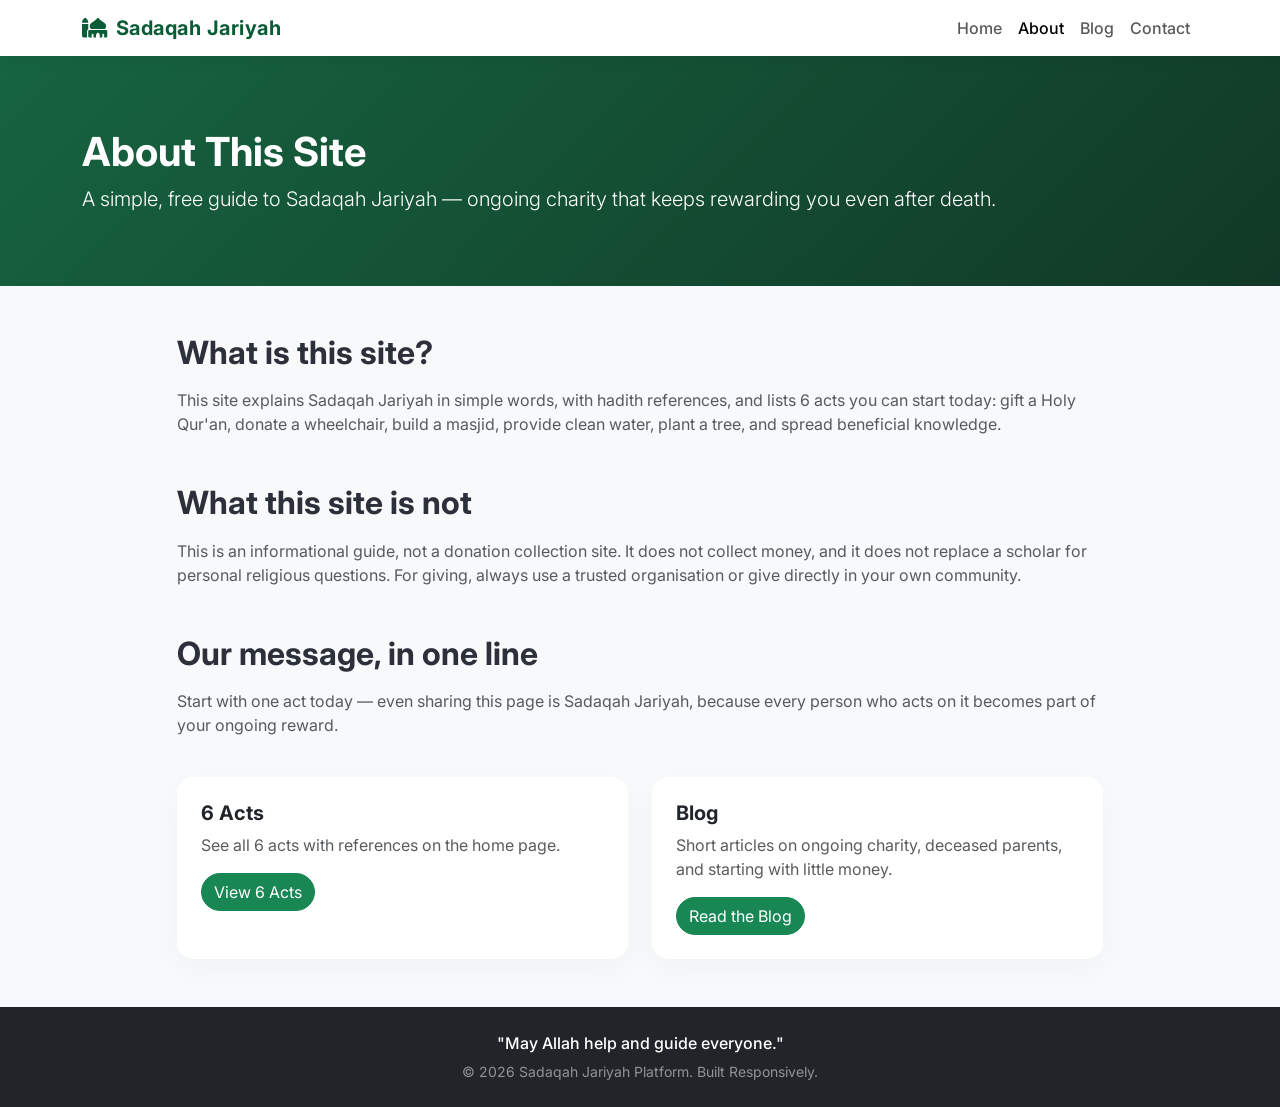
==== about.html @ 8c8cc17d "Update about.html" ====
<!DOCTYPE html>
<html lang="en">
<head>
    <meta charset="UTF-8">
    <meta name="viewport" content="width=device-width, initial-scale=1.0">
    <meta name="google-site-verification" content="rfWoy1HWtlaCHy5CN8coHj37R3y__MUSgHewu0D3lo8" />    
    <meta name="p:domain_verify" content="38b4a01f065a7c1755214fce3450b47c"/>
    <link rel="canonical" href="https://mhassan-dev13.github.io/Earn-Eternal-Rewards-Even-After-Death/">
    <link href="https://cdn.jsdelivr.net/npm/bootstrap@5.3.2/dist/css/bootstrap.min.css" rel="stylesheet">
    <link href="https://cdnjs.cloudflare.com/ajax/libs/font-awesome/6.4.0/css/all.min.css" rel="stylesheet">
    <link href="https://fonts.googleapis.com/css2?family=Inter:wght@300;400;500;600;700&display=swap" rel="stylesheet">
    <title>About | Sadaqah Jariyah: 6 Acts That Earn Rewards Even After Death</title>
    <meta name="description" content="About this Sadaqah Jariyah site: what it is, what it is not, and the 6 acts of ongoing charity that earn rewards even after death.">

    <!-- Social sharing (WhatsApp / Facebook preview ke liye) -->
    <meta property="og:title" content="About | Sadaqah Jariyah: 6 Acts That Earn Rewards Even After Death">
    <meta property="og:description" content="About this Sadaqah Jariyah site: what it is, what it is not, and the 6 acts of ongoing charity that earn rewards even after death.">
    <meta property="og:type" content="website">
    <meta property="og:url" content="https://mhassan-dev13.github.io/Earn-Eternal-Rewards-Even-After-Death/">


    <style>
        :root {
            --primary-green: #0A5C36;
            --light-green: #E8F5E9;
            --accent-gold: #C5A880;
            --dark-text: #2B303A;
            --light-bg: #F8F9FA;
        }

        body {
            font-family: 'Inter', sans-serif;
            color: var(--dark-text);
            background-color: var(--light-bg);
            overflow-x: hidden;
        }

        /* Sticky navbar ke neeche anchor headings chhupne se bachane ke liye */
        header[id], section[id], main[id] {
            scroll-margin-top: 76px;
        }

        /* Navbar Styling */
        .navbar {
            background-color: rgba(255, 255, 255, 0.95);
            backdrop-filter: blur(10px);
            box-shadow: 0 2px 15px rgba(0,0,0,0.05);
            transition: all 0.3s ease;
        }
        .navbar-brand {
            font-weight: 700;
            color: var(--primary-green) !important;
            letter-spacing: 0.5px;
        }

        /* Hero Section */
        .hero-section {
            background: linear-gradient(135deg, rgba(10, 92, 54, 0.9), rgba(5, 46, 27, 0.95)),
                        url('https://images.pexels.com/photos/36513378/pexels-photo-36513378/free-photo-of-coran-abierto-con-rosarios-en-una-mezquita.jpeg?auto=compress&cs=tinysrgb&w=1920') no-repeat center center/cover;
            min-height: 80vh;
            display: flex;
            align-items: center;
            color: white;
            position: relative;
        }
        .hero-title {
            font-weight: 700;
            font-size: 3.5rem;
            margin-bottom: 1.5rem;
        }
        @media (max-width: 768px) {
            .hero-title { font-size: 2.3rem; }
        }

        /* Card Custom Styling */
        .reward-card {
            background: #ffffff;
            border: none;
            border-radius: 16px;
            overflow: hidden;
            box-shadow: 0 10px 30px rgba(0, 0, 0, 0.03);
            transition: transform 0.4s cubic-bezier(0.175, 0.885, 0.32, 1.275), box-shadow 0.4s ease;
            height: 100%;
        }
        .reward-card:hover {
            transform: translateY(-10px);
            box-shadow: 0 20px 40px rgba(10, 92, 54, 0.12);
        }
        .card-img-wrapper {
            position: relative;
            height: 220px;
            overflow: hidden;
        }
        .card-img-top {
            object-fit: cover;
            height: 100%;
            width: 100%;
            transition: transform 0.5s ease;
        }
        .reward-card:hover .card-img-top {
            transform: scale(1.08);
        }
        .icon-badge {
            position: absolute;
            bottom: -25px;
            right: 25px;
            background: var(--primary-green);
            color: white;
            width: 55px;
            height: 55px;
            border-radius: 50%;
            display: flex;
            align-items: center;
            justify-content: center;
            font-size: 1.4rem;
            border: 4px solid #fff;
            box-shadow: 0 4px 10px rgba(0,0,0,0.15);
            z-index: 2;
        }

        /* Professional Scroll Animations Hooks */
        .reveal {
            opacity: 0;
            transform: translateY(40px);
            transition: all 0.8s cubic-bezier(0.215, 0.610, 0.355, 1);
        }
        .reveal.active {
            opacity: 1;
            transform: translateY(0);
        }

        /* Share Section Styling */
        .share-box {
            background: linear-gradient(135deg, var(--light-green), #fff);
            border-left: 5px solid var(--primary-green);
            border-radius: 12px;
        }

        /* ============ FAQ SECTION STYLING ============ */
        .faq-section {
            background: #ffffff;
        }
        .faq-heading {
            font-size: clamp(1.6rem, 4vw, 2.25rem);
        }
        .faq-accordion .accordion-item {
            border: 1px solid #e9ecef;
            border-radius: 14px !important;
            overflow: hidden;
            margin-bottom: 0.9rem;
            box-shadow: 0 6px 20px rgba(0, 0, 0, 0.03);
        }
        .faq-accordion .accordion-button {
            font-weight: 600;
            font-size: 1.02rem;
            color: var(--dark-text);
            background: #ffffff;
            padding: 1.15rem 1.35rem;
            gap: 0.75rem;
            text-align: left;
        }
        .faq-accordion .accordion-button:not(.collapsed) {
            color: var(--primary-green);
            background: var(--light-green);
            box-shadow: none;
        }
        .faq-accordion .accordion-button:focus {
            box-shadow: 0 0 0 0.2rem rgba(10, 92, 54, 0.15);
            border-color: transparent;
        }
        .faq-accordion .accordion-button::after {
            flex-shrink: 0;
        }
        .faq-accordion .accordion-body {
            padding: 0 1.35rem 1.35rem;
            color: #555;
            line-height: 1.75;
            font-size: 0.98rem;
        }
        .faq-ref {
            display: block;
            margin-top: 0.75rem;
            font-size: 0.85rem;
            color: var(--primary-green);
            font-weight: 600;
        }
        .faq-ref i {
            color: var(--accent-gold);
        }
        .faq-cta {
            background: linear-gradient(135deg, var(--light-green), #fff);
            border: 1px solid #d7ead9;
            border-radius: 12px;
        }
        /* Mobile / small screens */
        @media (max-width: 576px) {
            .faq-accordion .accordion-button {
                font-size: 0.95rem;
                padding: 1rem;
            }
            .faq-accordion .accordion-body {
                font-size: 0.92rem;
                padding: 0 1rem 1rem;
            }
            .faq-ref {
                font-size: 0.8rem;
            }
        }

        /* Custom Alert Notification */
        .toast-container {
            position: fixed;
            bottom: 20px;
            right: 20px;
            z-index: 1060;
        }
    </style>
</head>
<body>

    <nav class="navbar navbar-expand-lg navbar-light sticky-top">
        <div class="container">
            <a class="navbar-brand" href="index.html"><i class="fa-solid fa-mosque me-2"></i>Sadaqah Jariyah</a>
            <button class="navbar-toggler" type="button" data-bs-toggle="collapse" data-bs-target="#navbarNav">
                <span class="navbar-toggler-icon"></span>
            </button>
            <div class="collapse navbar-collapse" id="navbarNav">
                <ul class="navbar-nav ms-auto">
                    <li class="nav-item"><a class="nav-link fw-medium" href="index.html">Home</a></li>
                    <li class="nav-item"><a class="nav-link active fw-medium" href="about.html">About</a></li>
                    <li class="nav-item"><a class="nav-link fw-medium" href="blog.html">Blog</a></li>
                    <li class="nav-item"><a class="nav-link fw-medium" href="contact.html">Contact</a></li>
                </ul>
            </div>
        </div>
    </nav>

    <header class="py-5" style="background: linear-gradient(135deg, rgba(10, 92, 54, 0.95), rgba(5, 46, 27, 0.95)); color: white;">
        <div class="container py-4">
            <h1 class="fw-bold">About This Site</h1>
            <p class="lead opacity-90 mb-0">A simple, free guide to Sadaqah Jariyah — ongoing charity that keeps rewarding you even after death.</p>
        </div>
    </header>

    <main class="container py-5">
        <div class="row justify-content-center"><div class="col-12 col-lg-10">
            <h2 class="fw-bold mb-3">What is this site?</h2>
            <p class="text-muted">This site explains Sadaqah Jariyah in simple words, with hadith references, and lists 6 acts you can start today: gift a Holy Qur'an, donate a wheelchair, build a masjid, provide clean water, plant a tree, and spread beneficial knowledge.</p>
            <h2 class="fw-bold mb-3 mt-5">What this site is not</h2>
            <p class="text-muted">This is an informational guide, not a donation collection site. It does not collect money, and it does not replace a scholar for personal religious questions. For giving, always use a trusted organisation or give directly in your own community.</p>
            <h2 class="fw-bold mb-3 mt-5">Our message, in one line</h2>
            <p class="text-muted">Start with one act today — even sharing this page is Sadaqah Jariyah, because every person who acts on it becomes part of your ongoing reward.</p>
            <div class="row g-4 mt-2">
                <div class="col-12 col-md-6"><div class="card reward-card"><div class="card-body p-4"><h4 class="h5 fw-bold">6 Acts</h4><p class="text-muted">See all 6 acts with references on the home page.</p><a href="index.html#rewards" class="btn btn-success rounded-pill">View 6 Acts</a></div></div></div>
                <div class="col-12 col-md-6"><div class="card reward-card"><div class="card-body p-4"><h4 class="h5 fw-bold">Blog</h4><p class="text-muted">Short articles on ongoing charity, deceased parents, and starting with little money.</p><a href="blog.html" class="btn btn-success rounded-pill">Read the Blog</a></div></div></div>
            </div>
        </div></div>
    </main>

    <footer class="bg-dark text-white text-center py-4">
        <div class="container">
            <p class="mb-1 fw-medium">"May Allah help and guide everyone."</p>
            <small class="opacity-50">&copy; 2026 Sadaqah Jariyah Platform. Built Responsively.</small>
        </div>
    </footer>

    <div class="toast-container">
        <div id="liveToast" class="toast align-items-center text-white bg-success border-0 shadow" role="alert" aria-live="assertive" aria-atomic="true">
            <div class="d-flex">
                <div class="toast-body">
                    <i class="fa-regular fa-circle-check me-2"></i> Message copied to clipboard successfully!
                </div>
                <button type="button" class="btn-close btn-close-white me-2 m-auto" data-bs-dismiss="toast" aria-label="Close"></button>
            </div>
        </div>
    </div>

    <script src="https://cdn.jsdelivr.net/npm/bootstrap@5.3.2/dist/js/bootstrap.bundle.min.js"></script>

    <script>
        // 1. Smooth Scroll Reveal Logic (Intersection Observer Engine)
        const revealElements = document.querySelectorAll('.reveal');

        const revealOnScroll = new IntersectionObserver((entries, observer) => {
            entries.forEach(entry => {
                if (entry.isIntersecting) {
                    entry.target.classList.add('active');
                    observer.unobserve(entry.target);
                }
            });
        }, {
            threshold: 0.12,
            rootMargin: "0px 0px -50px 0px"
        });

        revealElements.forEach(element => {
            revealOnScroll.observe(element);
        });

        // 2. Functional Clipboard Action Mechanism
        document.getElementById('copyBtn').addEventListener('click', function() {
            const compiledText = `Six ways to earn even after death:\n\n1. Give someone a copy of Qur'an, every time they read it you earn.\n2. Donate a wheelchair to a hospital, every time someone sick sits in it you gain.\n3. Participate in building a masjid.\n4. Place a watercooler in a public space.\n5. Plant a tree, every time a human or animal sits in its shade you gain.\n6. And the easiest, share this message with others. Whenever someone reads it, you gain.\n\nMay Allah help everyone.`;

            navigator.clipboard.writeText(compiledText).then(() => {
                const toastElement = document.getElementById('liveToast');
                const toast = new bootstrap.Toast(toastElement);
                toast.show();
            }).catch(err => {
                console.error('Could not copy text: ', err);
            });
        });
    </script>
    <script src="https://cdn.jsdelivr.net/npm/bootstrap@5.3.2/dist/js/bootstrap.bundle.min.js"></script>
    <script>
        const revealElements = document.querySelectorAll('.reveal');
        const revealOnScroll = new IntersectionObserver((entries, observer) => {
            entries.forEach(entry => { if (entry.isIntersecting) { entry.target.classList.add('active'); observer.unobserve(entry.target); } });
        }, { threshold: 0.12, rootMargin: "0px 0px -50px 0px" });
        revealElements.forEach(element => { revealOnScroll.observe(element); });
    </script>
</body>
</html>
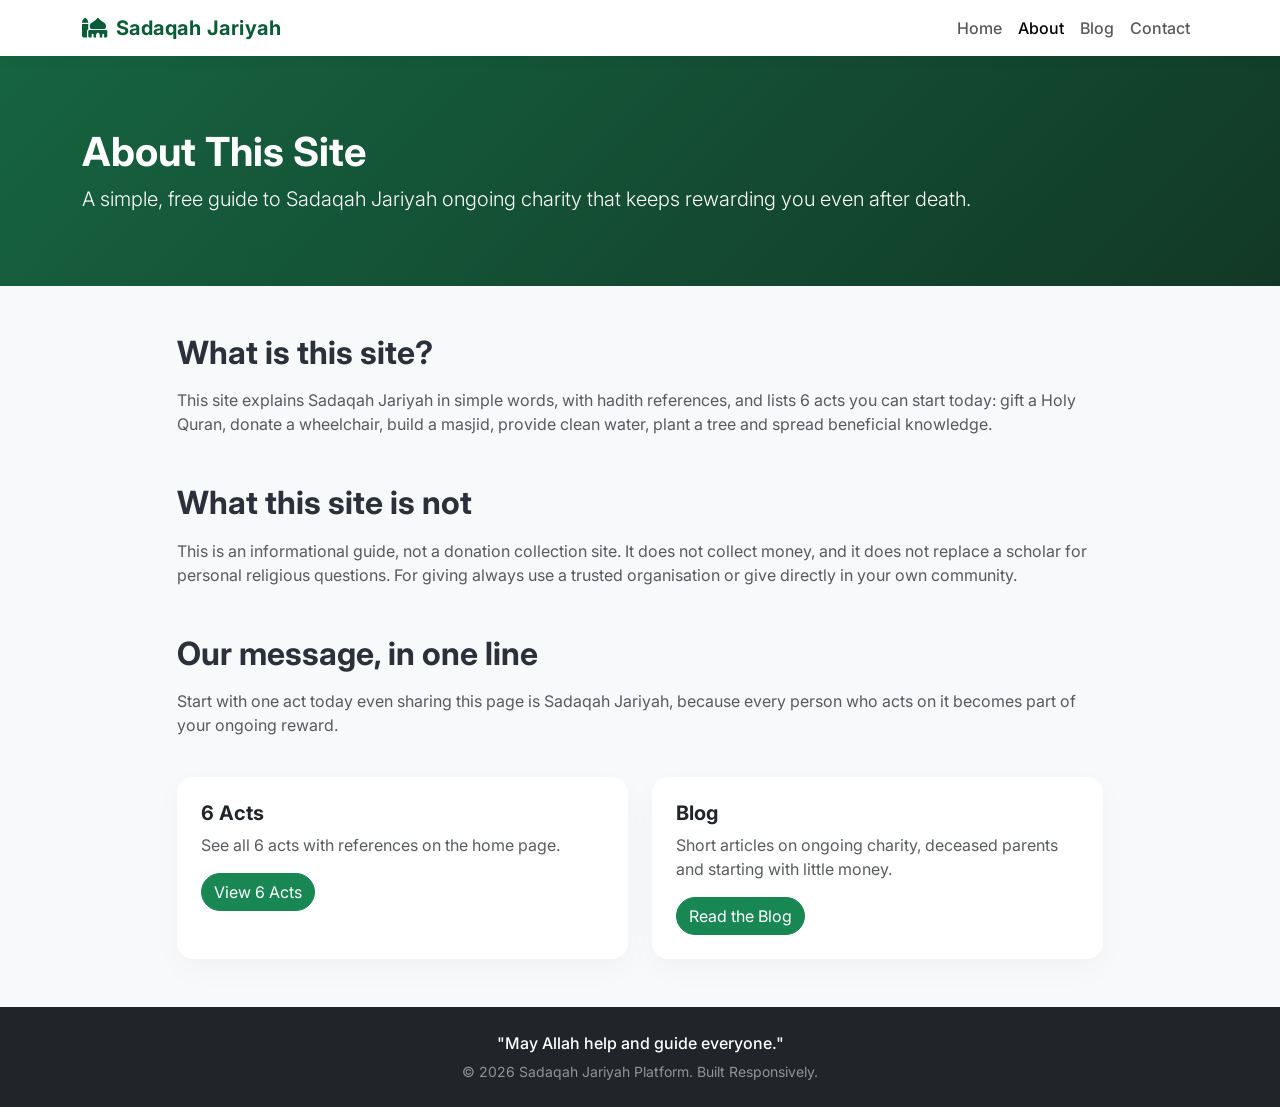
==== commit cd3fdb01: "Update about.html" ====
--- a/about.html
+++ b/about.html
@@ -12,7 +12,6 @@
     <title>About | Sadaqah Jariyah: 6 Acts That Earn Rewards Even After Death</title>
     <meta name="description" content="About this Sadaqah Jariyah site: what it is, what it is not, and the 6 acts of ongoing charity that earn rewards even after death.">
 
-    <!-- Social sharing (WhatsApp / Facebook preview ke liye) -->
     <meta property="og:title" content="About | Sadaqah Jariyah: 6 Acts That Earn Rewards Even After Death">
     <meta property="og:description" content="About this Sadaqah Jariyah site: what it is, what it is not, and the 6 acts of ongoing charity that earn rewards even after death.">
     <meta property="og:type" content="website">
@@ -35,12 +34,10 @@
             overflow-x: hidden;
         }
 
-        /* Sticky navbar ke neeche anchor headings chhupne se bachane ke liye */
         header[id], section[id], main[id] {
             scroll-margin-top: 76px;
         }
 
-        /* Navbar Styling */
         .navbar {
             background-color: rgba(255, 255, 255, 0.95);
             backdrop-filter: blur(10px);
@@ -53,7 +50,6 @@
             letter-spacing: 0.5px;
         }
 
-        /* Hero Section */
         .hero-section {
             background: linear-gradient(135deg, rgba(10, 92, 54, 0.9), rgba(5, 46, 27, 0.95)),
                         url('https://images.pexels.com/photos/36513378/pexels-photo-36513378/free-photo-of-coran-abierto-con-rosarios-en-una-mezquita.jpeg?auto=compress&cs=tinysrgb&w=1920') no-repeat center center/cover;
@@ -72,7 +68,6 @@
             .hero-title { font-size: 2.3rem; }
         }
 
-        /* Card Custom Styling */
         .reward-card {
             background: #ffffff;
             border: none;
@@ -118,7 +113,6 @@
             z-index: 2;
         }
 
-        /* Professional Scroll Animations Hooks */
         .reveal {
             opacity: 0;
             transform: translateY(40px);
@@ -129,14 +123,12 @@
             transform: translateY(0);
         }
 
-        /* Share Section Styling */
         .share-box {
             background: linear-gradient(135deg, var(--light-green), #fff);
             border-left: 5px solid var(--primary-green);
             border-radius: 12px;
         }
 
-        /* ============ FAQ SECTION STYLING ============ */
         .faq-section {
             background: #ffffff;
         }
@@ -192,7 +184,6 @@
             border: 1px solid #d7ead9;
             border-radius: 12px;
         }
-        /* Mobile / small screens */
         @media (max-width: 576px) {
             .faq-accordion .accordion-button {
                 font-size: 0.95rem;
@@ -207,7 +198,6 @@
             }
         }
 
-        /* Custom Alert Notification */
         .toast-container {
             position: fixed;
             bottom: 20px;
@@ -238,21 +228,21 @@
     <header class="py-5" style="background: linear-gradient(135deg, rgba(10, 92, 54, 0.95), rgba(5, 46, 27, 0.95)); color: white;">
         <div class="container py-4">
             <h1 class="fw-bold">About This Site</h1>
-            <p class="lead opacity-90 mb-0">A simple, free guide to Sadaqah Jariyah — ongoing charity that keeps rewarding you even after death.</p>
+            <p class="lead opacity-90 mb-0">A simple, free guide to Sadaqah Jariyah ongoing charity that keeps rewarding you even after death.</p>
         </div>
     </header>
 
     <main class="container py-5">
         <div class="row justify-content-center"><div class="col-12 col-lg-10">
             <h2 class="fw-bold mb-3">What is this site?</h2>
-            <p class="text-muted">This site explains Sadaqah Jariyah in simple words, with hadith references, and lists 6 acts you can start today: gift a Holy Qur'an, donate a wheelchair, build a masjid, provide clean water, plant a tree, and spread beneficial knowledge.</p>
+            <p class="text-muted">This site explains Sadaqah Jariyah in simple words, with hadith references, and lists 6 acts you can start today: gift a Holy Quran, donate a wheelchair, build a masjid, provide clean water, plant a tree and spread beneficial knowledge.</p>
             <h2 class="fw-bold mb-3 mt-5">What this site is not</h2>
-            <p class="text-muted">This is an informational guide, not a donation collection site. It does not collect money, and it does not replace a scholar for personal religious questions. For giving, always use a trusted organisation or give directly in your own community.</p>
+            <p class="text-muted">This is an informational guide, not a donation collection site. It does not collect money, and it does not replace a scholar for personal religious questions. For giving always use a trusted organisation or give directly in your own community.</p>
             <h2 class="fw-bold mb-3 mt-5">Our message, in one line</h2>
-            <p class="text-muted">Start with one act today — even sharing this page is Sadaqah Jariyah, because every person who acts on it becomes part of your ongoing reward.</p>
+            <p class="text-muted">Start with one act today even sharing this page is Sadaqah Jariyah, because every person who acts on it becomes part of your ongoing reward.</p>
             <div class="row g-4 mt-2">
                 <div class="col-12 col-md-6"><div class="card reward-card"><div class="card-body p-4"><h4 class="h5 fw-bold">6 Acts</h4><p class="text-muted">See all 6 acts with references on the home page.</p><a href="index.html#rewards" class="btn btn-success rounded-pill">View 6 Acts</a></div></div></div>
-                <div class="col-12 col-md-6"><div class="card reward-card"><div class="card-body p-4"><h4 class="h5 fw-bold">Blog</h4><p class="text-muted">Short articles on ongoing charity, deceased parents, and starting with little money.</p><a href="blog.html" class="btn btn-success rounded-pill">Read the Blog</a></div></div></div>
+                <div class="col-12 col-md-6"><div class="card reward-card"><div class="card-body p-4"><h4 class="h5 fw-bold">Blog</h4><p class="text-muted">Short articles on ongoing charity, deceased parents and starting with little money.</p><a href="blog.html" class="btn btn-success rounded-pill">Read the Blog</a></div></div></div>
             </div>
         </div></div>
     </main>
@@ -278,7 +268,6 @@
     <script src="https://cdn.jsdelivr.net/npm/bootstrap@5.3.2/dist/js/bootstrap.bundle.min.js"></script>
 
     <script>
-        // 1. Smooth Scroll Reveal Logic (Intersection Observer Engine)
         const revealElements = document.querySelectorAll('.reveal');
 
         const revealOnScroll = new IntersectionObserver((entries, observer) => {
@@ -297,9 +286,8 @@
             revealOnScroll.observe(element);
         });
 
-        // 2. Functional Clipboard Action Mechanism
         document.getElementById('copyBtn').addEventListener('click', function() {
-            const compiledText = `Six ways to earn even after death:\n\n1. Give someone a copy of Qur'an, every time they read it you earn.\n2. Donate a wheelchair to a hospital, every time someone sick sits in it you gain.\n3. Participate in building a masjid.\n4. Place a watercooler in a public space.\n5. Plant a tree, every time a human or animal sits in its shade you gain.\n6. And the easiest, share this message with others. Whenever someone reads it, you gain.\n\nMay Allah help everyone.`;
+            const compiledText = `Six ways to earn even after death:\n\n1. Give someone a copy of Quran every time they read it you earn.\n2. Donate a wheelchair to a hospital every time someone sick sits in it you gain.\n3. Participate in building a masjid.\n4. Place a watercooler in a public space.\n5. Plant a tree every time a human or animal sits in its shade you gain.\n6. And the easiest share this message with others. Whenever someone reads it you gain.\n\nMay Allah help everyone.`;
 
             navigator.clipboard.writeText(compiledText).then(() => {
                 const toastElement = document.getElementById('liveToast');
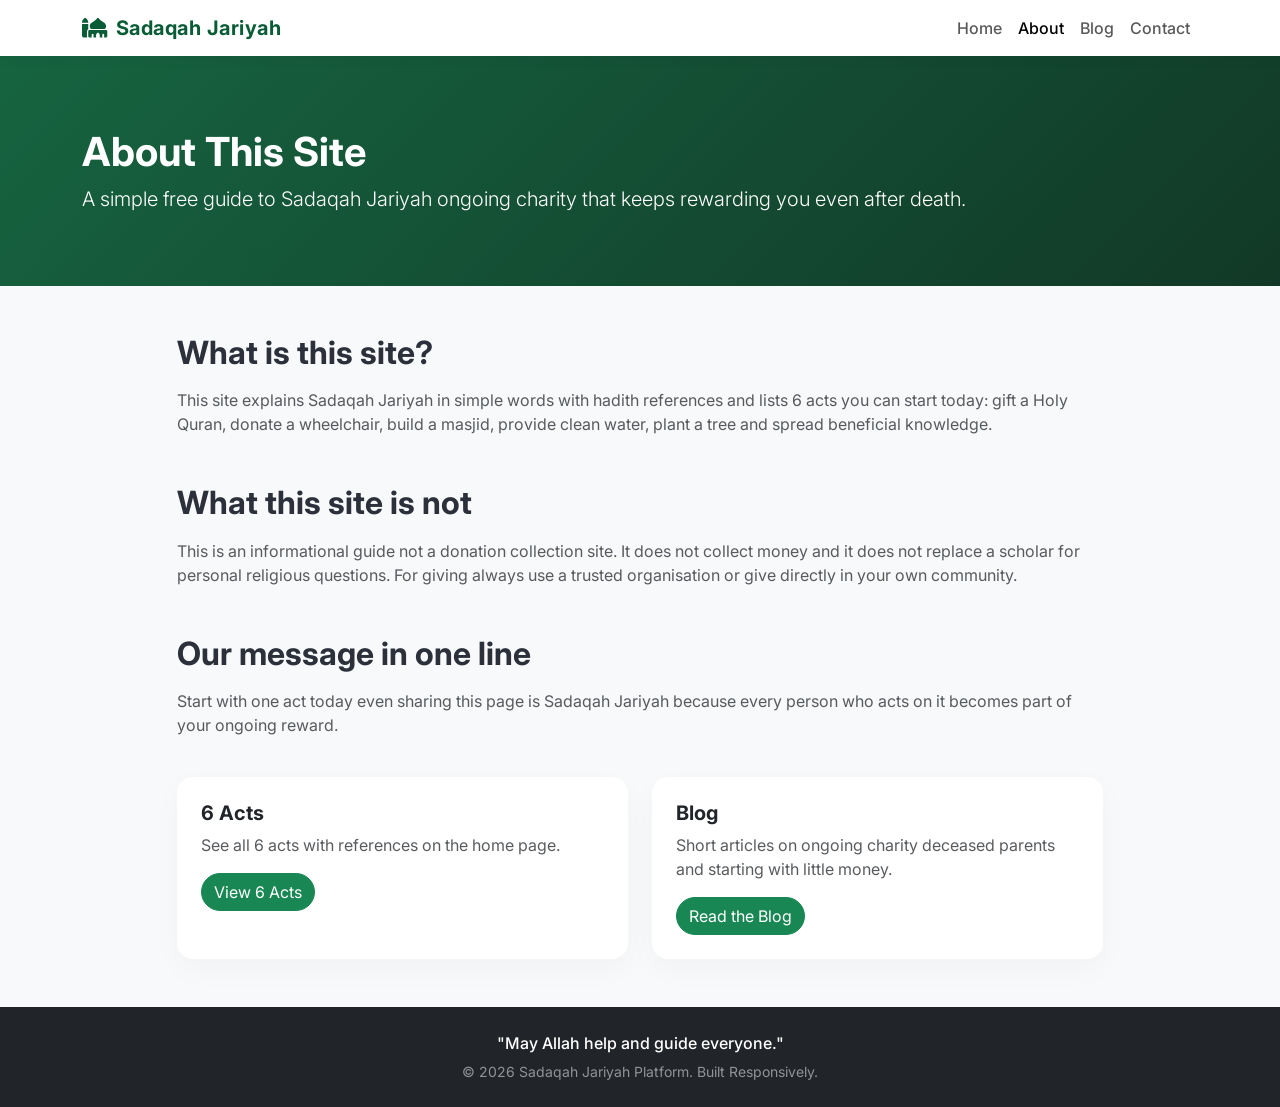
==== commit 0245bb5b: "Update about.html" ====
--- a/about.html
+++ b/about.html
@@ -228,21 +228,21 @@
     <header class="py-5" style="background: linear-gradient(135deg, rgba(10, 92, 54, 0.95), rgba(5, 46, 27, 0.95)); color: white;">
         <div class="container py-4">
             <h1 class="fw-bold">About This Site</h1>
-            <p class="lead opacity-90 mb-0">A simple, free guide to Sadaqah Jariyah ongoing charity that keeps rewarding you even after death.</p>
+            <p class="lead opacity-90 mb-0">A simple free guide to Sadaqah Jariyah ongoing charity that keeps rewarding you even after death.</p>
         </div>
     </header>
 
     <main class="container py-5">
         <div class="row justify-content-center"><div class="col-12 col-lg-10">
             <h2 class="fw-bold mb-3">What is this site?</h2>
-            <p class="text-muted">This site explains Sadaqah Jariyah in simple words, with hadith references, and lists 6 acts you can start today: gift a Holy Quran, donate a wheelchair, build a masjid, provide clean water, plant a tree and spread beneficial knowledge.</p>
+            <p class="text-muted">This site explains Sadaqah Jariyah in simple words with hadith references and lists 6 acts you can start today: gift a Holy Quran, donate a wheelchair, build a masjid, provide clean water, plant a tree and spread beneficial knowledge.</p>
             <h2 class="fw-bold mb-3 mt-5">What this site is not</h2>
-            <p class="text-muted">This is an informational guide, not a donation collection site. It does not collect money, and it does not replace a scholar for personal religious questions. For giving always use a trusted organisation or give directly in your own community.</p>
-            <h2 class="fw-bold mb-3 mt-5">Our message, in one line</h2>
-            <p class="text-muted">Start with one act today even sharing this page is Sadaqah Jariyah, because every person who acts on it becomes part of your ongoing reward.</p>
+            <p class="text-muted">This is an informational guide not a donation collection site. It does not collect money and it does not replace a scholar for personal religious questions. For giving always use a trusted organisation or give directly in your own community.</p>
+            <h2 class="fw-bold mb-3 mt-5">Our message in one line</h2>
+            <p class="text-muted">Start with one act today even sharing this page is Sadaqah Jariyah because every person who acts on it becomes part of your ongoing reward.</p>
             <div class="row g-4 mt-2">
                 <div class="col-12 col-md-6"><div class="card reward-card"><div class="card-body p-4"><h4 class="h5 fw-bold">6 Acts</h4><p class="text-muted">See all 6 acts with references on the home page.</p><a href="index.html#rewards" class="btn btn-success rounded-pill">View 6 Acts</a></div></div></div>
-                <div class="col-12 col-md-6"><div class="card reward-card"><div class="card-body p-4"><h4 class="h5 fw-bold">Blog</h4><p class="text-muted">Short articles on ongoing charity, deceased parents and starting with little money.</p><a href="blog.html" class="btn btn-success rounded-pill">Read the Blog</a></div></div></div>
+                <div class="col-12 col-md-6"><div class="card reward-card"><div class="card-body p-4"><h4 class="h5 fw-bold">Blog</h4><p class="text-muted">Short articles on ongoing charity deceased parents and starting with little money.</p><a href="blog.html" class="btn btn-success rounded-pill">Read the Blog</a></div></div></div>
             </div>
         </div></div>
     </main>
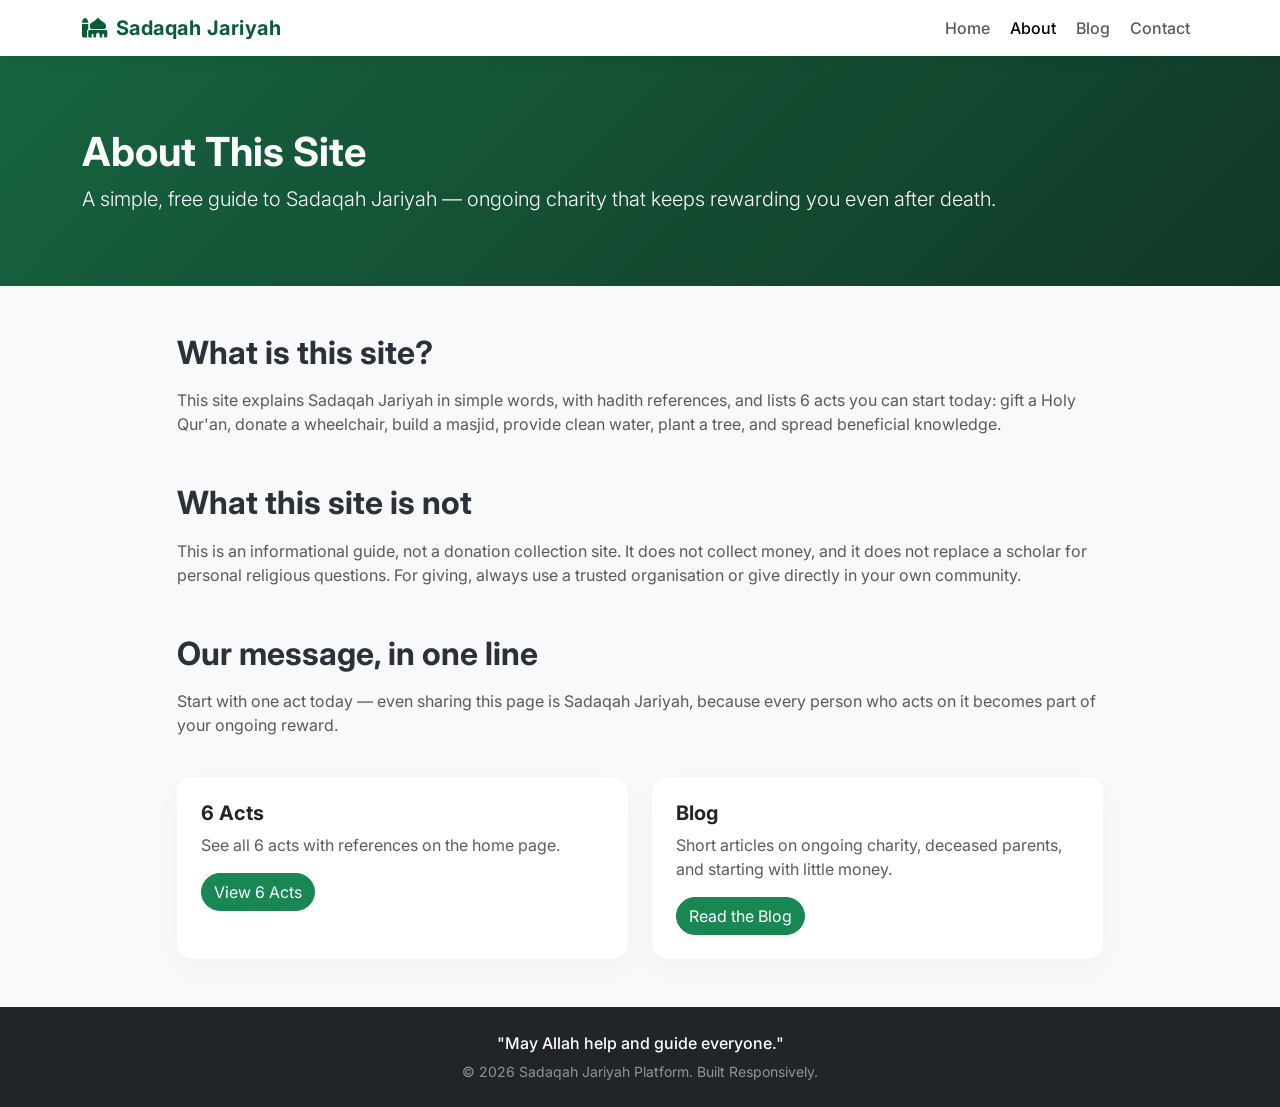
==== commit 579b6ec2: "Update about.html" ====
--- a/about.html
+++ b/about.html
@@ -12,6 +12,7 @@
     <title>About | Sadaqah Jariyah: 6 Acts That Earn Rewards Even After Death</title>
     <meta name="description" content="About this Sadaqah Jariyah site: what it is, what it is not, and the 6 acts of ongoing charity that earn rewards even after death.">
 
+    <!-- Social sharing (WhatsApp / Facebook preview ke liye) -->
     <meta property="og:title" content="About | Sadaqah Jariyah: 6 Acts That Earn Rewards Even After Death">
     <meta property="og:description" content="About this Sadaqah Jariyah site: what it is, what it is not, and the 6 acts of ongoing charity that earn rewards even after death.">
     <meta property="og:type" content="website">
@@ -34,10 +35,12 @@
             overflow-x: hidden;
         }
 
+        /* Sticky navbar ke neeche anchor headings chhupne se bachane ke liye */
         header[id], section[id], main[id] {
             scroll-margin-top: 76px;
         }
 
+        /* Navbar Styling */
         .navbar {
             background-color: rgba(255, 255, 255, 0.95);
             backdrop-filter: blur(10px);
@@ -50,6 +53,7 @@
             letter-spacing: 0.5px;
         }
 
+        /* Hero Section */
         .hero-section {
             background: linear-gradient(135deg, rgba(10, 92, 54, 0.9), rgba(5, 46, 27, 0.95)),
                         url('https://images.pexels.com/photos/36513378/pexels-photo-36513378/free-photo-of-coran-abierto-con-rosarios-en-una-mezquita.jpeg?auto=compress&cs=tinysrgb&w=1920') no-repeat center center/cover;
@@ -68,6 +72,7 @@
             .hero-title { font-size: 2.3rem; }
         }
 
+        /* Card Custom Styling */
         .reward-card {
             background: #ffffff;
             border: none;
@@ -113,6 +118,7 @@
             z-index: 2;
         }
 
+        /* Professional Scroll Animations Hooks */
         .reveal {
             opacity: 0;
             transform: translateY(40px);
@@ -123,12 +129,14 @@
             transform: translateY(0);
         }
 
+        /* Share Section Styling */
         .share-box {
             background: linear-gradient(135deg, var(--light-green), #fff);
             border-left: 5px solid var(--primary-green);
             border-radius: 12px;
         }
 
+        /* ============ FAQ SECTION STYLING ============ */
         .faq-section {
             background: #ffffff;
         }
@@ -184,6 +192,7 @@
             border: 1px solid #d7ead9;
             border-radius: 12px;
         }
+        /* Mobile / small screens */
         @media (max-width: 576px) {
             .faq-accordion .accordion-button {
                 font-size: 0.95rem;
@@ -198,6 +207,7 @@
             }
         }
 
+        /* Custom Alert Notification */
         .toast-container {
             position: fixed;
             bottom: 20px;
@@ -211,11 +221,11 @@
     <nav class="navbar navbar-expand-lg navbar-light sticky-top">
         <div class="container">
             <a class="navbar-brand" href="index.html"><i class="fa-solid fa-mosque me-2"></i>Sadaqah Jariyah</a>
-            <button class="navbar-toggler" type="button" data-bs-toggle="collapse" data-bs-target="#navbarNav">
+            <button class="navbar-toggler" type="button" data-bs-toggle="collapse" data-bs-target="#navbarNav" aria-controls="navbarNav" aria-expanded="false" aria-label="Toggle navigation">
                 <span class="navbar-toggler-icon"></span>
             </button>
             <div class="collapse navbar-collapse" id="navbarNav">
-                <ul class="navbar-nav ms-auto">
+                <ul class="navbar-nav ms-auto gap-lg-1">
                     <li class="nav-item"><a class="nav-link fw-medium" href="index.html">Home</a></li>
                     <li class="nav-item"><a class="nav-link active fw-medium" href="about.html">About</a></li>
                     <li class="nav-item"><a class="nav-link fw-medium" href="blog.html">Blog</a></li>
@@ -228,21 +238,21 @@
     <header class="py-5" style="background: linear-gradient(135deg, rgba(10, 92, 54, 0.95), rgba(5, 46, 27, 0.95)); color: white;">
         <div class="container py-4">
             <h1 class="fw-bold">About This Site</h1>
-            <p class="lead opacity-90 mb-0">A simple free guide to Sadaqah Jariyah ongoing charity that keeps rewarding you even after death.</p>
+            <p class="lead opacity-90 mb-0">A simple, free guide to Sadaqah Jariyah — ongoing charity that keeps rewarding you even after death.</p>
         </div>
     </header>
 
     <main class="container py-5">
         <div class="row justify-content-center"><div class="col-12 col-lg-10">
             <h2 class="fw-bold mb-3">What is this site?</h2>
-            <p class="text-muted">This site explains Sadaqah Jariyah in simple words with hadith references and lists 6 acts you can start today: gift a Holy Quran, donate a wheelchair, build a masjid, provide clean water, plant a tree and spread beneficial knowledge.</p>
+            <p class="text-muted">This site explains Sadaqah Jariyah in simple words, with hadith references, and lists 6 acts you can start today: gift a Holy Qur'an, donate a wheelchair, build a masjid, provide clean water, plant a tree, and spread beneficial knowledge.</p>
             <h2 class="fw-bold mb-3 mt-5">What this site is not</h2>
-            <p class="text-muted">This is an informational guide not a donation collection site. It does not collect money and it does not replace a scholar for personal religious questions. For giving always use a trusted organisation or give directly in your own community.</p>
-            <h2 class="fw-bold mb-3 mt-5">Our message in one line</h2>
-            <p class="text-muted">Start with one act today even sharing this page is Sadaqah Jariyah because every person who acts on it becomes part of your ongoing reward.</p>
+            <p class="text-muted">This is an informational guide, not a donation collection site. It does not collect money, and it does not replace a scholar for personal religious questions. For giving, always use a trusted organisation or give directly in your own community.</p>
+            <h2 class="fw-bold mb-3 mt-5">Our message, in one line</h2>
+            <p class="text-muted">Start with one act today — even sharing this page is Sadaqah Jariyah, because every person who acts on it becomes part of your ongoing reward.</p>
             <div class="row g-4 mt-2">
                 <div class="col-12 col-md-6"><div class="card reward-card"><div class="card-body p-4"><h4 class="h5 fw-bold">6 Acts</h4><p class="text-muted">See all 6 acts with references on the home page.</p><a href="index.html#rewards" class="btn btn-success rounded-pill">View 6 Acts</a></div></div></div>
-                <div class="col-12 col-md-6"><div class="card reward-card"><div class="card-body p-4"><h4 class="h5 fw-bold">Blog</h4><p class="text-muted">Short articles on ongoing charity deceased parents and starting with little money.</p><a href="blog.html" class="btn btn-success rounded-pill">Read the Blog</a></div></div></div>
+                <div class="col-12 col-md-6"><div class="card reward-card"><div class="card-body p-4"><h4 class="h5 fw-bold">Blog</h4><p class="text-muted">Short articles on ongoing charity, deceased parents, and starting with little money.</p><a href="blog.html" class="btn btn-success rounded-pill">Read the Blog</a></div></div></div>
             </div>
         </div></div>
     </main>
@@ -265,9 +275,9 @@
         </div>
     </div>
 
-    <script src="https://cdn.jsdelivr.net/npm/bootstrap@5.3.2/dist/js/bootstrap.bundle.min.js"></script>
 
     <script>
+        // 1. Smooth Scroll Reveal Logic (Intersection Observer Engine)
         const revealElements = document.querySelectorAll('.reveal');
 
         const revealOnScroll = new IntersectionObserver((entries, observer) => {
@@ -286,17 +296,12 @@
             revealOnScroll.observe(element);
         });
 
-        document.getElementById('copyBtn').addEventListener('click', function() {
-            const compiledText = `Six ways to earn even after death:\n\n1. Give someone a copy of Quran every time they read it you earn.\n2. Donate a wheelchair to a hospital every time someone sick sits in it you gain.\n3. Participate in building a masjid.\n4. Place a watercooler in a public space.\n5. Plant a tree every time a human or animal sits in its shade you gain.\n6. And the easiest share this message with others. Whenever someone reads it you gain.\n\nMay Allah help everyone.`;
-
-            navigator.clipboard.writeText(compiledText).then(() => {
-                const toastElement = document.getElementById('liveToast');
-                const toast = new bootstrap.Toast(toastElement);
-                toast.show();
-            }).catch(err => {
-                console.error('Could not copy text: ', err);
-            });
-        });
+    <script>
+        const revealElements = document.querySelectorAll('.reveal');
+        const revealOnScroll = new IntersectionObserver((entries, observer) => {
+            entries.forEach(entry => { if (entry.isIntersecting) { entry.target.classList.add('active'); observer.unobserve(entry.target); } });
+        }, { threshold: 0.12, rootMargin: "0px 0px -50px 0px" });
+        revealElements.forEach(element => { revealOnScroll.observe(element); });
     </script>
     <script src="https://cdn.jsdelivr.net/npm/bootstrap@5.3.2/dist/js/bootstrap.bundle.min.js"></script>
     <script>
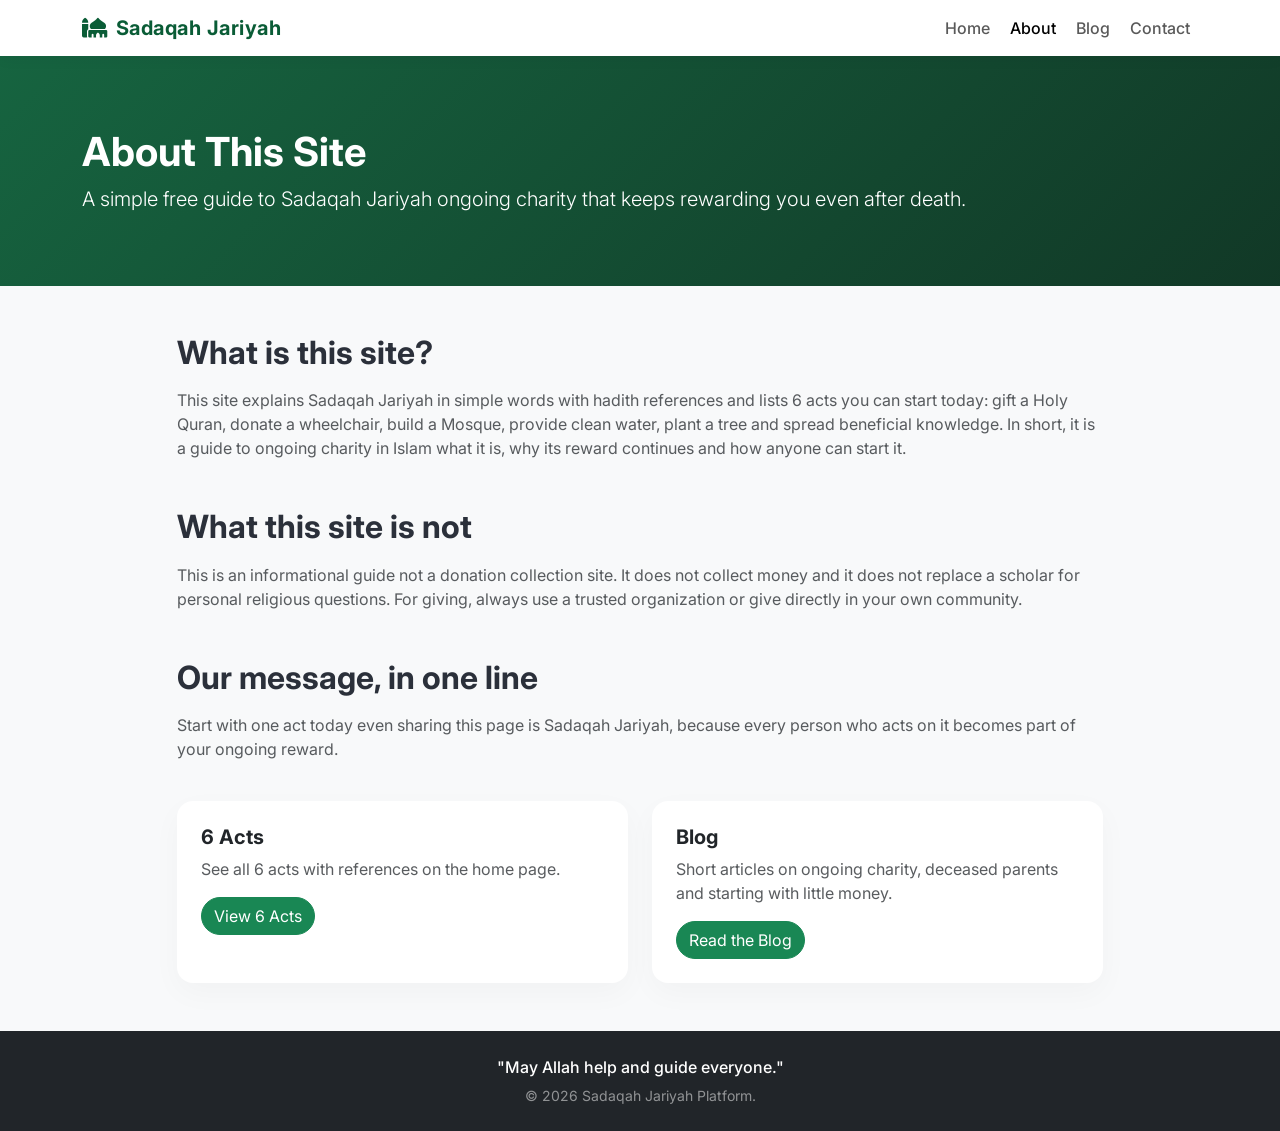
==== commit c1b5b511: "Update about.html" ====
--- a/about.html
+++ b/about.html
@@ -3,218 +3,22 @@
 <head>
     <meta charset="UTF-8">
     <meta name="viewport" content="width=device-width, initial-scale=1.0">
-    <meta name="google-site-verification" content="rfWoy1HWtlaCHy5CN8coHj37R3y__MUSgHewu0D3lo8" />    
+    <meta name="google-site-verification" content="rfWoy1HWtlaCHy5CN8coHj37R3y__MUSgHewu0D3lo8" />
     <meta name="p:domain_verify" content="38b4a01f065a7c1755214fce3450b47c"/>
-    <link rel="canonical" href="https://mhassan-dev13.github.io/Earn-Eternal-Rewards-Even-After-Death/">
+    <link rel="canonical" href="https://mhassan-dev13.github.io/Earn-Eternal-Rewards-Even-After-Death/about.html">
     <link href="https://cdn.jsdelivr.net/npm/bootstrap@5.3.2/dist/css/bootstrap.min.css" rel="stylesheet">
     <link href="https://cdnjs.cloudflare.com/ajax/libs/font-awesome/6.4.0/css/all.min.css" rel="stylesheet">
     <link href="https://fonts.googleapis.com/css2?family=Inter:wght@300;400;500;600;700&display=swap" rel="stylesheet">
     <title>About | Sadaqah Jariyah: 6 Acts That Earn Rewards Even After Death</title>
-    <meta name="description" content="About this Sadaqah Jariyah site: what it is, what it is not, and the 6 acts of ongoing charity that earn rewards even after death.">
+    <meta name="description" content="About this Sadaqah Jariyah site: what it is, what it is not and the 6 acts of ongoing charity that earn rewards even after death.">
 
     <!-- Social sharing (WhatsApp / Facebook preview ke liye) -->
     <meta property="og:title" content="About | Sadaqah Jariyah: 6 Acts That Earn Rewards Even After Death">
-    <meta property="og:description" content="About this Sadaqah Jariyah site: what it is, what it is not, and the 6 acts of ongoing charity that earn rewards even after death.">
+    <meta property="og:description" content="About this Sadaqah Jariyah site: what it is, what it is not and the 6 acts of ongoing charity that earn rewards even after death.">
     <meta property="og:type" content="website">
-    <meta property="og:url" content="https://mhassan-dev13.github.io/Earn-Eternal-Rewards-Even-After-Death/">
+    <meta property="og:url" content="https://mhassan-dev13.github.io/Earn-Eternal-Rewards-Even-After-Death/about.html">
+    <link rel="stylesheet" href="style.css">
 
-
-    <style>
-        :root {
-            --primary-green: #0A5C36;
-            --light-green: #E8F5E9;
-            --accent-gold: #C5A880;
-            --dark-text: #2B303A;
-            --light-bg: #F8F9FA;
-        }
-
-        body {
-            font-family: 'Inter', sans-serif;
-            color: var(--dark-text);
-            background-color: var(--light-bg);
-            overflow-x: hidden;
-        }
-
-        /* Sticky navbar ke neeche anchor headings chhupne se bachane ke liye */
-        header[id], section[id], main[id] {
-            scroll-margin-top: 76px;
-        }
-
-        /* Navbar Styling */
-        .navbar {
-            background-color: rgba(255, 255, 255, 0.95);
-            backdrop-filter: blur(10px);
-            box-shadow: 0 2px 15px rgba(0,0,0,0.05);
-            transition: all 0.3s ease;
-        }
-        .navbar-brand {
-            font-weight: 700;
-            color: var(--primary-green) !important;
-            letter-spacing: 0.5px;
-        }
-
-        /* Hero Section */
-        .hero-section {
-            background: linear-gradient(135deg, rgba(10, 92, 54, 0.9), rgba(5, 46, 27, 0.95)),
-                        url('https://images.pexels.com/photos/36513378/pexels-photo-36513378/free-photo-of-coran-abierto-con-rosarios-en-una-mezquita.jpeg?auto=compress&cs=tinysrgb&w=1920') no-repeat center center/cover;
-            min-height: 80vh;
-            display: flex;
-            align-items: center;
-            color: white;
-            position: relative;
-        }
-        .hero-title {
-            font-weight: 700;
-            font-size: 3.5rem;
-            margin-bottom: 1.5rem;
-        }
-        @media (max-width: 768px) {
-            .hero-title { font-size: 2.3rem; }
-        }
-
-        /* Card Custom Styling */
-        .reward-card {
-            background: #ffffff;
-            border: none;
-            border-radius: 16px;
-            overflow: hidden;
-            box-shadow: 0 10px 30px rgba(0, 0, 0, 0.03);
-            transition: transform 0.4s cubic-bezier(0.175, 0.885, 0.32, 1.275), box-shadow 0.4s ease;
-            height: 100%;
-        }
-        .reward-card:hover {
-            transform: translateY(-10px);
-            box-shadow: 0 20px 40px rgba(10, 92, 54, 0.12);
-        }
-        .card-img-wrapper {
-            position: relative;
-            height: 220px;
-            overflow: hidden;
-        }
-        .card-img-top {
-            object-fit: cover;
-            height: 100%;
-            width: 100%;
-            transition: transform 0.5s ease;
-        }
-        .reward-card:hover .card-img-top {
-            transform: scale(1.08);
-        }
-        .icon-badge {
-            position: absolute;
-            bottom: -25px;
-            right: 25px;
-            background: var(--primary-green);
-            color: white;
-            width: 55px;
-            height: 55px;
-            border-radius: 50%;
-            display: flex;
-            align-items: center;
-            justify-content: center;
-            font-size: 1.4rem;
-            border: 4px solid #fff;
-            box-shadow: 0 4px 10px rgba(0,0,0,0.15);
-            z-index: 2;
-        }
-
-        /* Professional Scroll Animations Hooks */
-        .reveal {
-            opacity: 0;
-            transform: translateY(40px);
-            transition: all 0.8s cubic-bezier(0.215, 0.610, 0.355, 1);
-        }
-        .reveal.active {
-            opacity: 1;
-            transform: translateY(0);
-        }
-
-        /* Share Section Styling */
-        .share-box {
-            background: linear-gradient(135deg, var(--light-green), #fff);
-            border-left: 5px solid var(--primary-green);
-            border-radius: 12px;
-        }
-
-        /* ============ FAQ SECTION STYLING ============ */
-        .faq-section {
-            background: #ffffff;
-        }
-        .faq-heading {
-            font-size: clamp(1.6rem, 4vw, 2.25rem);
-        }
-        .faq-accordion .accordion-item {
-            border: 1px solid #e9ecef;
-            border-radius: 14px !important;
-            overflow: hidden;
-            margin-bottom: 0.9rem;
-            box-shadow: 0 6px 20px rgba(0, 0, 0, 0.03);
-        }
-        .faq-accordion .accordion-button {
-            font-weight: 600;
-            font-size: 1.02rem;
-            color: var(--dark-text);
-            background: #ffffff;
-            padding: 1.15rem 1.35rem;
-            gap: 0.75rem;
-            text-align: left;
-        }
-        .faq-accordion .accordion-button:not(.collapsed) {
-            color: var(--primary-green);
-            background: var(--light-green);
-            box-shadow: none;
-        }
-        .faq-accordion .accordion-button:focus {
-            box-shadow: 0 0 0 0.2rem rgba(10, 92, 54, 0.15);
-            border-color: transparent;
-        }
-        .faq-accordion .accordion-button::after {
-            flex-shrink: 0;
-        }
-        .faq-accordion .accordion-body {
-            padding: 0 1.35rem 1.35rem;
-            color: #555;
-            line-height: 1.75;
-            font-size: 0.98rem;
-        }
-        .faq-ref {
-            display: block;
-            margin-top: 0.75rem;
-            font-size: 0.85rem;
-            color: var(--primary-green);
-            font-weight: 600;
-        }
-        .faq-ref i {
-            color: var(--accent-gold);
-        }
-        .faq-cta {
-            background: linear-gradient(135deg, var(--light-green), #fff);
-            border: 1px solid #d7ead9;
-            border-radius: 12px;
-        }
-        /* Mobile / small screens */
-        @media (max-width: 576px) {
-            .faq-accordion .accordion-button {
-                font-size: 0.95rem;
-                padding: 1rem;
-            }
-            .faq-accordion .accordion-body {
-                font-size: 0.92rem;
-                padding: 0 1rem 1rem;
-            }
-            .faq-ref {
-                font-size: 0.8rem;
-            }
-        }
-
-        /* Custom Alert Notification */
-        .toast-container {
-            position: fixed;
-            bottom: 20px;
-            right: 20px;
-            z-index: 1060;
-        }
-    </style>
 </head>
 <body>
 
@@ -238,21 +42,21 @@
     <header class="py-5" style="background: linear-gradient(135deg, rgba(10, 92, 54, 0.95), rgba(5, 46, 27, 0.95)); color: white;">
         <div class="container py-4">
             <h1 class="fw-bold">About This Site</h1>
-            <p class="lead opacity-90 mb-0">A simple, free guide to Sadaqah Jariyah — ongoing charity that keeps rewarding you even after death.</p>
+            <p class="lead opacity-90 mb-0">A simple free guide to Sadaqah Jariyah ongoing charity that keeps rewarding you even after death.</p>
         </div>
     </header>
 
     <main class="container py-5">
         <div class="row justify-content-center"><div class="col-12 col-lg-10">
             <h2 class="fw-bold mb-3">What is this site?</h2>
-            <p class="text-muted">This site explains Sadaqah Jariyah in simple words, with hadith references, and lists 6 acts you can start today: gift a Holy Qur'an, donate a wheelchair, build a masjid, provide clean water, plant a tree, and spread beneficial knowledge.</p>
+            <p class="text-muted">This site explains Sadaqah Jariyah in simple words with hadith references and lists 6 acts you can start today: gift a Holy Quran, donate a wheelchair, build a Mosque, provide clean water, plant a tree and spread beneficial knowledge. In short, it is a guide to ongoing charity in Islam what it is, why its reward continues and how anyone can start it.</p>
             <h2 class="fw-bold mb-3 mt-5">What this site is not</h2>
-            <p class="text-muted">This is an informational guide, not a donation collection site. It does not collect money, and it does not replace a scholar for personal religious questions. For giving, always use a trusted organisation or give directly in your own community.</p>
+            <p class="text-muted">This is an informational guide not a donation collection site. It does not collect money and it does not replace a scholar for personal religious questions. For giving, always use a trusted organization or give directly in your own community.</p>
             <h2 class="fw-bold mb-3 mt-5">Our message, in one line</h2>
-            <p class="text-muted">Start with one act today — even sharing this page is Sadaqah Jariyah, because every person who acts on it becomes part of your ongoing reward.</p>
+            <p class="text-muted">Start with one act today even sharing this page is Sadaqah Jariyah, because every person who acts on it becomes part of your ongoing reward.</p>
             <div class="row g-4 mt-2">
-                <div class="col-12 col-md-6"><div class="card reward-card"><div class="card-body p-4"><h4 class="h5 fw-bold">6 Acts</h4><p class="text-muted">See all 6 acts with references on the home page.</p><a href="index.html#rewards" class="btn btn-success rounded-pill">View 6 Acts</a></div></div></div>
-                <div class="col-12 col-md-6"><div class="card reward-card"><div class="card-body p-4"><h4 class="h5 fw-bold">Blog</h4><p class="text-muted">Short articles on ongoing charity, deceased parents, and starting with little money.</p><a href="blog.html" class="btn btn-success rounded-pill">Read the Blog</a></div></div></div>
+                <div class="col-12 col-md-6"><div class="card reward-card"><div class="card-body p-4"><h3 class="h5 fw-bold">6 Acts</h3><p class="text-muted">See all 6 acts with references on the home page.</p><a href="index.html#rewards" class="btn btn-success rounded-pill">View 6 Acts</a></div></div></div>
+                <div class="col-12 col-md-6"><div class="card reward-card"><div class="card-body p-4"><h3 class="h5 fw-bold">Blog</h3><p class="text-muted">Short articles on ongoing charity, deceased parents and starting with little money.</p><a href="blog.html" class="btn btn-success rounded-pill">Read the Blog</a></div></div></div>
             </div>
         </div></div>
     </main>
@@ -260,56 +64,10 @@
     <footer class="bg-dark text-white text-center py-4">
         <div class="container">
             <p class="mb-1 fw-medium">"May Allah help and guide everyone."</p>
-            <small class="opacity-50">&copy; 2026 Sadaqah Jariyah Platform. Built Responsively.</small>
+            <small class="opacity-50">&copy; 2026 Sadaqah Jariyah Platform.</small>
         </div>
     </footer>
 
-    <div class="toast-container">
-        <div id="liveToast" class="toast align-items-center text-white bg-success border-0 shadow" role="alert" aria-live="assertive" aria-atomic="true">
-            <div class="d-flex">
-                <div class="toast-body">
-                    <i class="fa-regular fa-circle-check me-2"></i> Message copied to clipboard successfully!
-                </div>
-                <button type="button" class="btn-close btn-close-white me-2 m-auto" data-bs-dismiss="toast" aria-label="Close"></button>
-            </div>
-        </div>
-    </div>
-
-
-    <script>
-        // 1. Smooth Scroll Reveal Logic (Intersection Observer Engine)
-        const revealElements = document.querySelectorAll('.reveal');
-
-        const revealOnScroll = new IntersectionObserver((entries, observer) => {
-            entries.forEach(entry => {
-                if (entry.isIntersecting) {
-                    entry.target.classList.add('active');
-                    observer.unobserve(entry.target);
-                }
-            });
-        }, {
-            threshold: 0.12,
-            rootMargin: "0px 0px -50px 0px"
-        });
-
-        revealElements.forEach(element => {
-            revealOnScroll.observe(element);
-        });
-
-    <script>
-        const revealElements = document.querySelectorAll('.reveal');
-        const revealOnScroll = new IntersectionObserver((entries, observer) => {
-            entries.forEach(entry => { if (entry.isIntersecting) { entry.target.classList.add('active'); observer.unobserve(entry.target); } });
-        }, { threshold: 0.12, rootMargin: "0px 0px -50px 0px" });
-        revealElements.forEach(element => { revealOnScroll.observe(element); });
-    </script>
     <script src="https://cdn.jsdelivr.net/npm/bootstrap@5.3.2/dist/js/bootstrap.bundle.min.js"></script>
-    <script>
-        const revealElements = document.querySelectorAll('.reveal');
-        const revealOnScroll = new IntersectionObserver((entries, observer) => {
-            entries.forEach(entry => { if (entry.isIntersecting) { entry.target.classList.add('active'); observer.unobserve(entry.target); } });
-        }, { threshold: 0.12, rootMargin: "0px 0px -50px 0px" });
-        revealElements.forEach(element => { revealOnScroll.observe(element); });
-    </script>
 </body>
 </html>
--- a/style.css
+++ b/style.css
@@ -0,0 +1,204 @@
+:root {
+    --primary-green: #0A5C36;
+    --light-green: #E8F5E9;
+    --accent-gold: #C5A880;
+    --dark-text: #2B303A;
+    --light-bg: #F8F9FA;
+}
+
+body {
+    font-family: 'Inter', sans-serif;
+    color: var(--dark-text);
+    background-color: var(--light-bg);
+    overflow-x: hidden;
+}
+
+/* Sticky navbar ke neeche anchor headings chhupne se bachane ke liye */
+header[id], section[id], main[id] {
+    scroll-margin-top: 76px;
+}
+
+/* Navbar Styling */
+.navbar {
+    background-color: rgba(255, 255, 255, 0.95);
+    backdrop-filter: blur(10px);
+    box-shadow: 0 2px 15px rgba(0,0,0,0.05);
+    transition: all 0.3s ease;
+}
+.navbar-brand {
+    font-weight: 700;
+    color: var(--primary-green) !important;
+    letter-spacing: 0.5px;
+}
+
+/* Hero Section */
+.hero-section {
+    background: linear-gradient(135deg, rgba(10, 92, 54, 0.9), rgba(5, 46, 27, 0.95)),
+                url('https://images.pexels.com/photos/36513378/pexels-photo-36513378/free-photo-of-coran-abierto-con-rosarios-en-una-mezquita.jpeg?auto=compress&cs=tinysrgb&w=1920') no-repeat center center/cover;
+    min-height: 80vh;
+    display: flex;
+    align-items: center;
+    color: white;
+    position: relative;
+}
+.hero-title {
+    font-weight: 700;
+    font-size: 3.5rem;
+    margin-bottom: 1.5rem;
+}
+@media (max-width: 768px) {
+    .hero-title { font-size: 2.3rem; }
+}
+
+/* Card Custom Styling */
+.reward-card {
+    background: #ffffff;
+    border: none;
+    border-radius: 16px;
+    overflow: hidden;
+    box-shadow: 0 10px 30px rgba(0, 0, 0, 0.03);
+    transition: transform 0.4s cubic-bezier(0.175, 0.885, 0.32, 1.275), box-shadow 0.4s ease;
+    height: 100%;
+}
+.reward-card:hover {
+    transform: translateY(-10px);
+    box-shadow: 0 20px 40px rgba(10, 92, 54, 0.12);
+}
+.card-img-wrapper {
+    position: relative;
+    height: 220px;
+    overflow: hidden;
+}
+.card-img-top {
+    object-fit: cover;
+    height: 100%;
+    width: 100%;
+    transition: transform 0.5s ease;
+}
+.reward-card:hover .card-img-top {
+    transform: scale(1.08);
+}
+.icon-badge {
+    position: absolute;
+    bottom: -25px;
+    right: 25px;
+    background: var(--primary-green);
+    color: white;
+    width: 55px;
+    height: 55px;
+    border-radius: 50%;
+    display: flex;
+    align-items: center;
+    justify-content: center;
+    font-size: 1.4rem;
+    border: 4px solid #fff;
+    box-shadow: 0 4px 10px rgba(0,0,0,0.15);
+    z-index: 2;
+}
+
+/* Professional Scroll Animations Hooks */
+.reveal {
+    opacity: 0;
+    transform: translateY(40px);
+    transition: all 0.8s cubic-bezier(0.215, 0.610, 0.355, 1);
+}
+.reveal.active {
+    opacity: 1;
+    transform: translateY(0);
+}
+
+/* Share Section Styling */
+.share-box {
+    background: linear-gradient(135deg, var(--light-green), #fff);
+    border-left: 5px solid var(--primary-green);
+    border-radius: 12px;
+}
+
+/* ============ FAQ SECTION STYLING ============ */
+.faq-section {
+    background: #ffffff;
+}
+.faq-heading {
+    font-size: clamp(1.6rem, 4vw, 2.25rem);
+}
+.faq-accordion .accordion-item {
+    border: 1px solid #e9ecef;
+    border-radius: 14px !important;
+    overflow: hidden;
+    margin-bottom: 0.9rem;
+    box-shadow: 0 6px 20px rgba(0, 0, 0, 0.03);
+}
+.faq-accordion .accordion-button {
+    font-weight: 600;
+    font-size: 1.02rem;
+    color: var(--dark-text);
+    background: #ffffff;
+    padding: 1.15rem 1.35rem;
+    gap: 0.75rem;
+    text-align: left;
+}
+.faq-accordion .accordion-button:not(.collapsed) {
+    color: var(--primary-green);
+    background: var(--light-green);
+    box-shadow: none;
+}
+.faq-accordion .accordion-button:focus {
+    box-shadow: 0 0 0 0.2rem rgba(10, 92, 54, 0.15);
+    border-color: transparent;
+}
+.faq-accordion .accordion-button::after {
+    flex-shrink: 0;
+}
+.faq-accordion .accordion-body {
+    padding: 0 1.35rem 1.35rem;
+    color: #555;
+    line-height: 1.75;
+    font-size: 0.98rem;
+}
+.faq-ref {
+    display: block;
+    margin-top: 0.75rem;
+    font-size: 0.85rem;
+    color: var(--primary-green);
+    font-weight: 600;
+}
+.faq-ref i {
+    color: var(--accent-gold);
+}
+.faq-cta {
+    background: linear-gradient(135deg, var(--light-green), #fff);
+    border: 1px solid #d7ead9;
+    border-radius: 12px;
+}
+/* Mobile / small screens */
+@media (max-width: 576px) {
+    .faq-accordion .accordion-button {
+        font-size: 0.95rem;
+        padding: 1rem;
+    }
+    .faq-accordion .accordion-body {
+        font-size: 0.92rem;
+        padding: 0 1rem 1rem;
+    }
+    .faq-ref {
+        font-size: 0.8rem;
+    }
+}
+
+/* Custom Alert Notification */
+.toast-container {
+    position: fixed;
+    bottom: 20px;
+    right: 20px;
+    z-index: 1060;
+}
+
+/* Blog post body: aik uniform text size (lead / normal ka bara-chhota khatam) */
+main .col-lg-8 > p, main .col-lg-8 > ul li { font-size: 1.05rem; line-height: 1.9; }
+main .col-lg-8 > h2 { font-size: 1.6rem; }
+
+/* Contact page: form card must not lift/overlap the footer */
+.contact-card { height: auto !important; transform: none !important; }
+.contact-card:hover { transform: none !important; box-shadow: 0 10px 30px rgba(0, 0, 0, 0.03) !important; }
+footer { line-height: 1.6; }
+footer p, footer small { display: block; }
